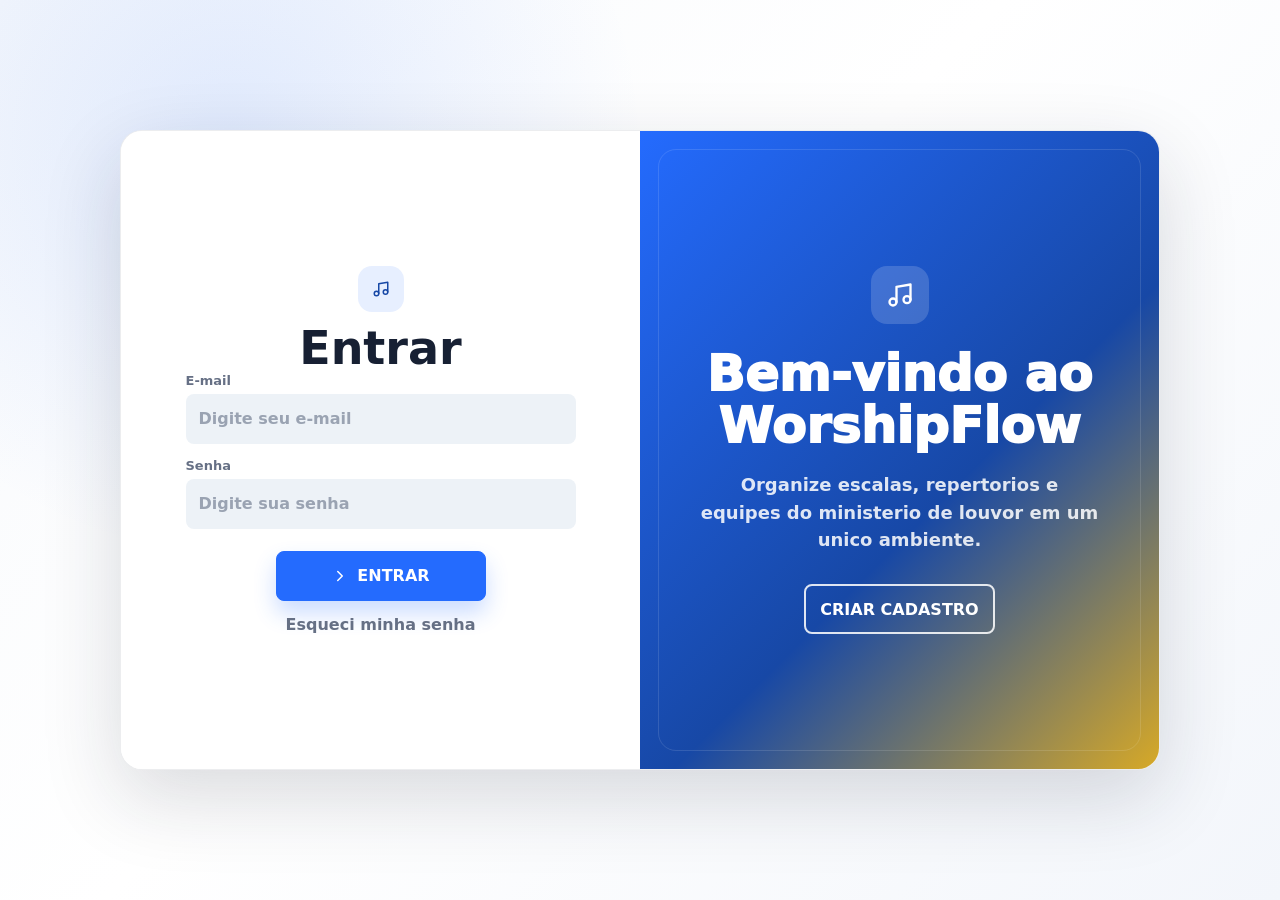
==== backend/src/main/resources/static/index.html @ 2cf5d614 "Initial commit" ====
<!doctype html>
<html lang="pt-BR">
  <head>
    <meta charset="UTF-8" />
    <meta name="viewport" content="width=device-width, initial-scale=1.0, viewport-fit=cover" />
    <meta name="description" content="WorshipFlow, MVP para gestão de ministério de louvor." />
    <meta name="theme-color" content="#10243f" />
    <title>WorshipFlow | Gestão de Louvor</title>
    <link rel="manifest" href="./manifest.webmanifest" />
    <link rel="icon" href="../assets/icon-192.png" />
    <link rel="stylesheet" href="./src/styles/main.css" />
  </head>
  <body>
    <noscript>Este aplicativo precisa de JavaScript para funcionar.</noscript>
    <div id="app"></div>
    <div id="toast-root" class="toast-root" aria-live="polite"></div>
    <script type="module" src="./src/app.js"></script>
  </body>
</html>
---- backend/src/main/resources/static/src/styles/main.css ----
:root {
  color-scheme: light;
  --bg: #f6f8fb;
  --surface: #ffffff;
  --surface-soft: #edf2f7;
  --text: #172033;
  --muted: #667085;
  --line: #d8e0ea;
  --primary: #246bfe;
  --primary-strong: #1748a6;
  --accent: #d7a927;
  --danger: #d92d20;
  --success: #067647;
  --radius: 8px;
  --shadow: 0 18px 42px rgba(27, 43, 73, 0.12);
  --sidebar: 260px;
  font-family: Inter, ui-sans-serif, system-ui, -apple-system, BlinkMacSystemFont, "Segoe UI", sans-serif;
}

[data-theme="dark"] {
  color-scheme: dark;
  --bg: #07111f;
  --surface: #101b2d;
  --surface-soft: #17243a;
  --text: #eef4ff;
  --muted: #a6b2c5;
  --line: #263851;
  --primary: #78a9ff;
  --primary-strong: #9bbfff;
  --accent: #f0c94f;
}

* {
  box-sizing: border-box;
}

body {
  margin: 0;
  min-height: 100vh;
  min-height: 100dvh;
  background: var(--bg);
  color: var(--text);
  -webkit-text-size-adjust: 100%;
}

button,
input,
select,
textarea {
  font: inherit;
}

button {
  border: 0;
  touch-action: manipulation;
}

svg {
  width: 18px;
  height: 18px;
}

.app-shell {
  min-height: 100vh;
  min-height: 100dvh;
  display: grid;
  grid-template-columns: var(--sidebar) minmax(0, 1fr);
}

.sidebar {
  position: sticky;
  top: 0;
  height: 100vh;
  padding: 20px;
  border-right: 1px solid var(--line);
  background: var(--surface);
}

.brand,
.topbar,
.topbar-actions,
.nav-link,
.bottom-link,
.button,
.ghost-user,
.page-heading {
  display: flex;
  align-items: center;
}

.brand {
  gap: 12px;
  margin-bottom: 28px;
}

.brand small,
.topbar-title span,
.page-heading p,
.panel p,
.metric span {
  color: var(--muted);
}

.brand-mark {
  width: 44px;
  height: 44px;
  display: grid;
  place-items: center;
  border-radius: var(--radius);
  color: #ffffff;
  background: linear-gradient(135deg, var(--primary), var(--primary-strong) 58%, var(--accent));
}

.nav-list {
  display: grid;
  gap: 18px;
}

.nav-group {
  display: grid;
  gap: 8px;
}

.nav-group-label {
  padding: 0 12px;
  color: var(--muted);
  font-size: 11px;
  font-weight: 900;
  text-transform: uppercase;
}

.nav-link,
.bottom-link {
  gap: 10px;
  width: 100%;
  min-height: 44px;
  padding: 10px 12px;
  border-radius: var(--radius);
  background: transparent;
  color: var(--muted);
  cursor: pointer;
  text-align: left;
}

.nav-link.is-active,
.bottom-link.is-active {
  background: var(--surface-soft);
  color: var(--primary-strong);
  font-weight: 800;
}

.main {
  min-width: 0;
}

.topbar {
  position: sticky;
  top: 0;
  z-index: 20;
  justify-content: space-between;
  gap: 10px;
  min-height: 72px;
  padding: 12px 24px;
  border-bottom: 1px solid var(--line);
  background: color-mix(in srgb, var(--surface) 88%, transparent);
  backdrop-filter: blur(16px);
}

.topbar-title {
  display: grid;
  min-width: 0;
}

.topbar-title strong {
  font-size: 20px;
}

.topbar-actions {
  gap: 10px;
  flex-shrink: 0;
}

.menu-button {
  display: none;
}

.content {
  width: min(1180px, 100%);
  margin: 0 auto;
  padding: 28px 24px 44px;
}

.page-stack {
  display: grid;
  gap: 18px;
}

.hero {
  min-height: 280px;
  display: grid;
  grid-template-columns: minmax(0, 1fr) 360px;
  gap: 24px;
  align-items: center;
  padding: 28px;
  border-radius: var(--radius);
  background: var(--surface);
  box-shadow: var(--shadow);
  overflow: hidden;
}

.hero p,
.page-heading p,
.panel p,
.clean-list {
  line-height: 1.55;
}

.hero h1,
.page-heading h1 {
  margin: 0;
  font-size: clamp(28px, 5vw, 44px);
  line-height: 1.05;
}

.hero img {
  width: 100%;
  height: 230px;
  object-fit: cover;
  border-radius: var(--radius);
}

.eyebrow {
  color: var(--accent);
  font-size: 12px;
  font-weight: 900;
  letter-spacing: 0.08em;
  text-transform: uppercase;
}

.metric-grid,
.grid {
  display: grid;
  gap: 14px;
}

.metric-grid {
  grid-template-columns: repeat(4, minmax(0, 1fr));
}

.grid.two {
  grid-template-columns: repeat(2, minmax(0, 1fr));
}

.form-layout {
  grid-template-columns: minmax(280px, 380px) minmax(0, 1fr);
  align-items: start;
}

.metric,
.panel,
.login-card {
  border: 1px solid var(--line);
  border-radius: var(--radius);
  background: var(--surface);
  box-shadow: 0 1px 0 rgba(255, 255, 255, 0.04) inset;
}

.metric {
  padding: 18px;
  display: grid;
  gap: 6px;
}

.metric strong {
  font-size: 24px;
}

.panel {
  padding: 20px;
}

.panel h2 {
  margin: 0 0 14px;
}

.page-heading {
  justify-content: space-between;
  gap: 14px;
}

.button,
.ghost-user,
.icon-button {
  justify-content: center;
  gap: 8px;
  min-height: 42px;
  border-radius: var(--radius);
  color: var(--text);
  background: var(--surface-soft);
  border: 1px solid var(--line);
  cursor: pointer;
  font-weight: 750;
}

.button:focus-visible,
.ghost-user:focus-visible,
.icon-button:focus-visible,
.nav-link:focus-visible,
.bottom-link:focus-visible,
input:focus-visible,
select:focus-visible,
textarea:focus-visible {
  outline: 3px solid color-mix(in srgb, var(--primary) 38%, transparent);
  outline-offset: 2px;
}

.button {
  padding: 9px 14px;
  text-align: center;
}

.button.primary {
  color: #ffffff;
  background: var(--primary);
  border-color: var(--primary);
}

.button.danger,
.icon-button.danger {
  color: var(--danger);
}

.favorite-button.is-active,
.favorite-icon {
  color: var(--accent);
}

.favorite-button.is-active svg {
  fill: currentColor;
}

.button.small {
  min-height: 34px;
  padding: 6px 10px;
}

.ghost-user {
  padding: 8px 10px;
  min-width: 0;
  max-width: 220px;
}

.icon-button {
  width: 42px;
  min-width: 42px;
  flex: 0 0 42px;
  padding: 0;
}

.menu-button,
.topbar-actions .icon-button {
  align-items: center;
  justify-content: center;
}

.ghost-user span:last-child {
  min-width: 0;
  overflow: hidden;
  text-overflow: ellipsis;
  white-space: nowrap;
}

.user-avatar {
  width: 26px;
  height: 26px;
  flex: 0 0 26px;
  display: grid;
  place-items: center;
  overflow: hidden;
  border-radius: 50%;
  color: #ffffff;
  background: linear-gradient(135deg, var(--primary), var(--primary-strong) 58%, var(--accent));
  font-size: 11px;
  font-weight: 900;
}

.user-avatar img {
  width: 100%;
  height: 100%;
  object-fit: cover;
}

.form-grid {
  display: grid;
  gap: 14px;
}

.form-grid.one-column {
  grid-template-columns: 1fr;
}

label {
  display: grid;
  gap: 7px;
  color: var(--muted);
  font-weight: 750;
}

fieldset {
  min-width: 0;
  margin: 0;
  padding: 0;
  border: 0;
}

legend {
  margin-bottom: 7px;
  color: var(--muted);
  font-weight: 750;
}

input,
select,
textarea {
  width: 100%;
  min-height: 42px;
  padding: 10px 12px;
  border: 1px solid var(--line);
  border-radius: var(--radius);
  background: var(--surface);
  color: var(--text);
  font-size: 16px;
}

input[type="file"] {
  padding: 8px;
}

input[type="checkbox"] {
  width: 18px;
  min-height: 18px;
}

textarea {
  min-height: 92px;
  resize: vertical;
}

select[multiple] {
  min-height: 120px;
}

.form-actions,
.table-actions {
  display: flex;
  gap: 8px;
  flex-wrap: wrap;
}

.inline-check {
  display: flex;
  grid-template-columns: none;
  align-items: center;
  gap: 10px;
  min-height: 42px;
  color: var(--text);
}

.checkbox-list {
  display: grid;
  gap: 8px;
  max-height: 260px;
  overflow: auto;
  padding: 8px;
  border: 1px solid var(--line);
  border-radius: var(--radius);
  background: color-mix(in srgb, var(--surface) 82%, var(--surface-soft));
  -webkit-overflow-scrolling: touch;
}

.check-option {
  display: grid;
  grid-template-columns: auto minmax(0, 1fr);
  align-items: start;
  gap: 10px;
  padding: 10px;
  border: 1px solid transparent;
  border-radius: var(--radius);
  color: var(--text);
  background: var(--surface-soft);
  cursor: pointer;
}

.check-option:has(input:checked) {
  border-color: var(--primary);
  background: color-mix(in srgb, var(--primary) 12%, var(--surface));
}

.check-option input {
  margin-top: 3px;
}

.check-option span {
  min-width: 0;
  display: grid;
  gap: 2px;
}

.check-option small {
  color: var(--muted);
  font-weight: 650;
}

.responsive-table {
  overflow-x: auto;
  -webkit-overflow-scrolling: touch;
}

.record-grid {
  display: grid;
  grid-template-columns: repeat(auto-fit, minmax(260px, 1fr));
  gap: 12px;
}

.record-card {
  display: grid;
  gap: 14px;
  min-width: 0;
  padding: 14px;
  border: 1px solid var(--line);
  border-radius: var(--radius);
  background: var(--surface-soft);
}

.record-card-header {
  display: flex;
  justify-content: space-between;
  gap: 10px;
  align-items: start;
}

.record-card-header strong {
  min-width: 0;
  overflow-wrap: anywhere;
}

.record-details {
  display: grid;
  grid-template-columns: repeat(2, minmax(0, 1fr));
  gap: 10px;
  margin: 0;
}

.record-details div {
  min-width: 0;
}

.record-details dt {
  color: var(--muted);
  font-size: 11px;
  font-weight: 900;
  text-transform: uppercase;
}

.record-details dd {
  margin: 3px 0 0;
  overflow-wrap: anywhere;
}

table {
  width: 100%;
  min-width: 680px;
  border-collapse: collapse;
}

.table-actions {
  align-items: center;
}

th,
td {
  padding: 12px 10px;
  border-bottom: 1px solid var(--line);
  text-align: left;
}

th {
  color: var(--muted);
  font-size: 12px;
  text-transform: uppercase;
}

.empty,
.loading-state {
  min-height: 180px;
  display: grid;
  place-items: center;
  text-align: center;
  color: var(--muted);
  border: 1px dashed var(--line);
  border-radius: var(--radius);
}

.scale-card {
  display: grid;
  gap: 14px;
  padding: 14px;
  margin-bottom: 12px;
  border: 1px solid var(--line);
  border-radius: var(--radius);
  background: var(--surface-soft);
}

.scale-card-header {
  display: flex;
  justify-content: space-between;
  gap: 12px;
  align-items: start;
}

.scale-card-header p,
.scale-person p,
.scale-note {
  margin: 4px 0 0;
}

.scale-detail-grid {
  display: grid;
  grid-template-columns: minmax(0, 1.2fr) minmax(220px, 0.8fr);
  gap: 12px;
}

.scale-section {
  display: grid;
  gap: 10px;
  min-width: 0;
}

.scale-section h3 {
  margin: 0;
  color: var(--muted);
  font-size: 13px;
  text-transform: uppercase;
}

.scale-person {
  display: grid;
  gap: 8px;
  padding: 12px;
  border: 1px solid var(--line);
  border-radius: var(--radius);
  background: var(--surface);
}

.scale-person small,
.muted-text,
.scale-note {
  color: var(--muted);
}

.scale-song-list {
  display: grid;
  gap: 8px;
  margin: 0;
  padding: 0;
  list-style: none;
}

.scale-song-list li {
  display: flex;
  justify-content: space-between;
  gap: 10px;
  padding: 10px;
  border: 1px solid var(--line);
  border-radius: var(--radius);
  background: var(--surface);
}

.scale-song-list span {
  color: var(--muted);
}

.status {
  width: fit-content;
  padding: 4px 8px;
  border-radius: 999px;
  font-size: 12px;
  font-weight: 900;
}

.status-success,
.status {
  color: var(--success);
  background: color-mix(in srgb, var(--success) 12%, transparent);
}

.status-neutral {
  color: var(--text);
  background: color-mix(in srgb, var(--surface-soft) 78%, var(--surface));
}

.status-warning {
  color: #8a5a00;
  background: rgba(240, 201, 79, 0.18);
}

.status-danger {
  color: var(--danger);
  background: color-mix(in srgb, var(--danger) 12%, transparent);
}

.profile-hero {
  display: grid;
  grid-template-columns: auto minmax(0, 1fr);
  gap: 18px;
  align-items: center;
}

.profile-photo {
  width: 104px;
  aspect-ratio: 1;
  display: grid;
  place-items: center;
  overflow: hidden;
  border: 1px solid var(--line);
  border-radius: 50%;
  color: #ffffff;
  background: linear-gradient(135deg, var(--primary), var(--primary-strong) 58%, var(--accent));
  font-size: 32px;
  font-weight: 900;
}

.profile-photo img {
  width: 100%;
  height: 100%;
  object-fit: cover;
}

.profile-info {
  min-width: 0;
  display: grid;
  gap: 6px;
}

.profile-info h1,
.profile-info p {
  margin: 0;
  overflow-wrap: anywhere;
}

.skill-list,
.favorite-list {
  display: grid;
  gap: 10px;
}

.skill-list {
  grid-template-columns: repeat(auto-fit, minmax(110px, 1fr));
}

.skill-list span {
  min-height: 40px;
  display: inline-flex;
  align-items: center;
  justify-content: center;
  padding: 8px 10px;
  border: 1px solid var(--line);
  border-radius: var(--radius);
  color: var(--text);
  background: var(--surface-soft);
  font-weight: 800;
  text-align: center;
}

.favorite-card {
  display: grid;
  grid-template-columns: auto minmax(0, 1fr);
  gap: 10px;
  align-items: start;
  padding: 12px;
  border: 1px solid var(--line);
  border-radius: var(--radius);
  background: var(--surface-soft);
}

.favorite-card p {
  margin: 3px 0 0;
}

.team-grid {
  display: grid;
  grid-template-columns: repeat(auto-fit, minmax(240px, 1fr));
  gap: 14px;
}

.team-card {
  display: grid;
  grid-template-columns: auto minmax(0, 1fr);
  gap: 14px;
  align-items: center;
  padding: 16px;
  border: 1px solid var(--line);
  border-radius: var(--radius);
  background: var(--surface);
}

.team-photo {
  width: 72px;
  aspect-ratio: 1;
  display: grid;
  place-items: center;
  overflow: hidden;
  border-radius: 50%;
  color: #ffffff;
  background: linear-gradient(135deg, var(--primary), var(--primary-strong) 58%, var(--accent));
  font-size: 22px;
  font-weight: 900;
}

.team-photo img {
  width: 100%;
  height: 100%;
  object-fit: cover;
}

.team-info {
  min-width: 0;
  display: grid;
  gap: 5px;
}

.team-info strong {
  overflow-wrap: anywhere;
}

.team-info span,
.team-info p {
  color: var(--muted);
}

.team-info p {
  margin: 0;
}

.team-skills {
  display: flex;
  flex-wrap: wrap;
  gap: 6px;
}

.team-skills small {
  padding: 4px 7px;
  border-radius: 999px;
  color: var(--primary-strong);
  background: color-mix(in srgb, var(--primary) 12%, transparent);
  font-weight: 800;
}

.empty.compact {
  min-height: 96px;
  padding: 14px;
}

.clean-list {
  padding-left: 18px;
  color: var(--muted);
}

.login-page {
  min-height: 100vh;
  min-height: 100dvh;
  display: flex;
  align-items: center;
  justify-content: center;
  padding: clamp(16px, 4vw, 34px);
  background:
    radial-gradient(circle at 18% 16%, rgba(36, 107, 254, 0.12), transparent 32%),
    linear-gradient(135deg, #f7f9fc 0%, #ffffff 46%, #f3f6fb 100%);
}

.auth-card {
  width: min(1040px, 100%);
  min-height: min(640px, calc(100dvh - 44px));
  display: grid;
  grid-template-columns: minmax(0, 1fr) minmax(0, 1fr);
  overflow: hidden;
  border: 1px solid rgba(23, 32, 51, 0.08);
  border-radius: 22px;
  background: #ffffff;
  box-shadow: 0 28px 80px rgba(23, 32, 51, 0.16);
  animation: auth-card-enter 320ms ease both;
  view-transition-name: auth-card;
}

.auth-form-panel,
.auth-hero-panel {
  min-width: 0;
  display: flex;
  flex-direction: column;
  justify-content: center;
  padding: clamp(28px, 5vw, 58px);
}

.auth-form-panel {
  align-items: center;
  background: #ffffff;
}

.auth-form-panel-narrow {
  padding-inline: clamp(28px, 7vw, 76px);
}

.auth-title {
  width: min(390px, 100%);
  display: grid;
  justify-items: center;
  gap: 12px;
  text-align: center;
}

.auth-logo,
.auth-brand-mark {
  display: grid;
  place-items: center;
}

.auth-logo {
  width: 46px;
  height: 46px;
  border-radius: 14px;
  color: var(--primary-strong);
  background: color-mix(in srgb, var(--primary) 11%, var(--surface));
}

.auth-title h1,
.auth-hero-panel h2 {
  margin: 0;
  letter-spacing: 0;
  line-height: 1.05;
}

.auth-title h1 {
  color: var(--text);
  font-size: clamp(34px, 4vw, 46px);
  font-weight: 900;
}

.auth-subtitle {
  width: min(390px, 100%);
  margin: 14px 0 18px;
  color: var(--muted);
  text-align: center;
  line-height: 1.45;
  font-weight: 700;
}

.auth-form {
  width: min(390px, 100%);
  display: grid;
  gap: 14px;
}

.auth-form-register {
  gap: 10px;
}

.auth-form label {
  gap: 6px;
}

.auth-form label span {
  font-size: 13px;
}

.auth-form input,
.auth-form textarea {
  min-height: 50px;
  border: 1px solid transparent;
  border-radius: 8px;
  color: var(--text);
  background: var(--surface-soft);
  transition: border-color 160ms ease, background 160ms ease, box-shadow 160ms ease;
}

.auth-form input:focus,
.auth-form textarea:focus {
  border-color: color-mix(in srgb, var(--primary) 45%, var(--line));
  background: var(--surface);
  box-shadow: 0 10px 24px rgba(36, 107, 254, 0.1);
}

.auth-form textarea {
  min-height: 78px;
}

.auth-form input::placeholder,
.auth-form textarea::placeholder {
  color: #9aa3b2;
  opacity: 1;
}

.auth-submit {
  width: min(210px, 100%);
  min-height: 50px;
  justify-self: center;
  margin-top: 8px;
  border-radius: 8px;
  background: var(--primary);
  border-color: var(--primary);
  box-shadow: 0 12px 22px rgba(36, 107, 254, 0.24);
  text-transform: uppercase;
}

.auth-submit:hover {
  background: var(--primary-strong);
  border-color: var(--primary-strong);
}

.auth-hero-panel {
  position: relative;
  align-items: center;
  color: #ffffff;
  text-align: center;
  background:
    linear-gradient(135deg, var(--primary), var(--primary-strong) 58%, var(--accent));
}

.auth-hero-panel::before {
  content: "";
  position: absolute;
  inset: 18px;
  border: 1px solid rgba(255, 255, 255, 0.12);
  border-radius: 18px;
  pointer-events: none;
}

.auth-brand-mark {
  width: 58px;
  height: 58px;
  margin-bottom: 24px;
  border-radius: 16px;
  background: rgba(255, 255, 255, 0.16);
}

.auth-brand-mark svg {
  width: 28px;
  height: 28px;
}

.auth-hero-panel h2 {
  max-width: 430px;
  font-size: clamp(34px, 5vw, 50px);
  font-weight: 950;
}

.auth-hero-panel p {
  max-width: 420px;
  margin: 18px 0 30px;
  color: rgba(255, 255, 255, 0.86);
  font-size: 18px;
  line-height: 1.55;
  font-weight: 700;
}

.outline-light {
  min-width: 190px;
  min-height: 50px;
  color: #ffffff;
  border: 2px solid rgba(255, 255, 255, 0.86);
  background: transparent;
  text-transform: uppercase;
}

.outline-light:hover {
  color: var(--primary-strong);
  background: #ffffff;
  border-color: #ffffff;
}

.auth-links {
  display: flex;
  justify-content: space-between;
  gap: 10px;
  margin-top: 16px;
  flex-wrap: wrap;
}

.auth-links button {
  padding: 0;
  color: var(--primary-strong);
  background: transparent;
  cursor: pointer;
  font-weight: 750;
}

.auth-links.compact {
  width: min(390px, 100%);
  justify-content: center;
  margin-top: 14px;
}

.auth-links.compact button {
  color: var(--muted);
}

.toast-root {
  position: fixed;
  right: 18px;
  bottom: 18px;
  z-index: 80;
  display: grid;
  gap: 10px;
}

.toast {
  max-width: min(420px, calc(100vw - 32px));
  padding: 13px 15px;
  border-radius: var(--radius);
  color: #ffffff;
  background: var(--success);
  box-shadow: var(--shadow);
}

.toast-error {
  background: var(--danger);
}

.confirm-dialog-backdrop {
  position: fixed;
  inset: 0;
  z-index: 1000;
  display: flex;
  align-items: center;
  justify-content: center;
  padding: 18px;
  background: rgba(7, 17, 31, 0.56);
}

.confirm-dialog {
  width: min(420px, 100%);
  margin: auto;
  display: grid;
  grid-template-columns: auto minmax(0, 1fr);
  gap: 14px;
  padding: 20px;
  border: 1px solid var(--line);
  border-radius: var(--radius);
  background: var(--surface);
  box-shadow: var(--shadow);
}

.confirm-dialog-icon {
  width: 38px;
  height: 38px;
  display: grid;
  place-items: center;
  border-radius: 50%;
  color: var(--danger);
  background: color-mix(in srgb, var(--danger) 12%, transparent);
  font-weight: 900;
}

.confirm-dialog-copy {
  min-width: 0;
}

.confirm-dialog h2,
.confirm-dialog p {
  margin: 0;
}

.confirm-dialog h2 {
  font-size: 20px;
}

.confirm-dialog p {
  margin-top: 6px;
  color: var(--muted);
  line-height: 1.5;
}

.confirm-dialog-actions {
  grid-column: 1 / -1;
  display: flex;
  justify-content: flex-end;
  gap: 8px;
  flex-wrap: wrap;
}

.button.danger-action {
  background: var(--danger);
  border-color: var(--danger);
}

.loader {
  width: 38px;
  height: 38px;
  border: 4px solid var(--line);
  border-top-color: var(--primary);
  border-radius: 999px;
  animation: spin 0.8s linear infinite;
}

.bottom-nav,
.drawer-backdrop {
  display: none;
}

@keyframes spin {
  to {
    transform: rotate(360deg);
  }
}

@keyframes auth-card-enter {
  from {
    opacity: 0;
    transform: translateY(14px) scale(0.985);
  }

  to {
    opacity: 1;
    transform: translateY(0) scale(1);
  }
}

::view-transition-old(auth-card),
::view-transition-new(auth-card) {
  animation-duration: 260ms;
  animation-timing-function: ease;
}

@media (max-width: 920px) {
  .app-shell {
    display: block;
  }

  .sidebar {
    position: fixed;
    inset: 0 auto 0 0;
    z-index: 40;
    width: min(300px, calc(100vw - 54px));
    transform: translateX(-105%);
    transition: transform 180ms ease;
    box-shadow: var(--shadow);
  }

  .drawer-open .sidebar {
    transform: translateX(0);
  }

  .drawer-open .drawer-backdrop {
    display: block;
    position: fixed;
    inset: 0;
    z-index: 30;
    background: rgba(0, 0, 0, 0.44);
  }

  .menu-button {
    display: inline-flex;
  }

  .content {
    padding: 18px 14px calc(96px + env(safe-area-inset-bottom));
  }

  .hero,
  .grid.two,
  .form-layout {
    grid-template-columns: 1fr;
  }

  .hero {
    min-height: auto;
    padding: 20px;
    gap: 16px;
  }

  .hero img {
    height: 180px;
  }

  .metric-grid {
    grid-template-columns: repeat(2, minmax(0, 1fr));
  }

  .topbar {
    min-height: 64px;
    padding: 10px 14px;
  }

  .topbar-title strong {
    font-size: 18px;
  }

  .ghost-user {
    max-width: 132px;
    overflow: hidden;
    white-space: nowrap;
  }

  .page-heading {
    align-items: stretch;
    flex-direction: column;
  }

  .page-heading .button {
    width: 100%;
  }

  .bottom-nav {
    position: fixed;
    left: 0;
    right: 0;
    bottom: 0;
    z-index: 35;
    display: grid;
    grid-template-columns: repeat(auto-fit, minmax(0, 1fr));
    gap: 4px;
    padding: 8px 8px calc(8px + env(safe-area-inset-bottom));
    border-top: 1px solid var(--line);
    background: var(--surface);
  }

  .bottom-link {
    min-height: 58px;
    flex-direction: column;
    gap: 3px;
    padding: 6px;
    font-size: 11px;
  }

  .toast-root {
    left: 14px;
    right: 14px;
    bottom: 88px;
  }

  .confirm-dialog {
    align-self: center;
  }

  .profile-hero {
    grid-template-columns: 1fr;
    justify-items: start;
  }

  .profile-photo {
    width: 88px;
  }

  .scale-detail-grid {
    grid-template-columns: 1fr;
  }

  .login-page {
    align-items: stretch;
    padding: 0;
  }

  .auth-card {
    min-height: 100dvh;
    grid-template-columns: 1fr;
    border: 0;
    border-radius: 0;
  }

  .auth-accent-right .auth-hero-panel {
    order: -1;
  }

  .auth-form-panel,
  .auth-hero-panel {
    padding: 28px 22px;
  }

  .auth-hero-panel {
    min-height: 260px;
  }

  .auth-hero-panel::before {
    inset: 12px;
  }

  .auth-brand-mark {
    width: 50px;
    height: 50px;
    margin-bottom: 14px;
  }

  .auth-hero-panel h2 {
    font-size: 32px;
  }

  .auth-hero-panel p {
    margin: 12px 0 20px;
    font-size: 16px;
  }
}

@media (max-width: 520px) {
  .metric-grid {
    grid-template-columns: 1fr;
  }

  .topbar-title span {
    display: none;
  }

  .topbar-actions {
    gap: 8px;
  }

  .hero h1,
  .page-heading h1 {
    font-size: 30px;
  }

  .hero {
    padding: 18px;
  }

  .hero img {
    height: 132px;
  }

  .metric {
    padding: 14px;
  }

  .panel,
  .login-card {
    padding: 16px;
  }

  .auth-form-panel {
    padding: 24px 18px 30px;
  }

  .auth-title {
    gap: 10px;
  }

  .auth-title h1 {
    font-size: 31px;
  }

  .auth-logo {
    width: 42px;
    height: 42px;
  }

  .auth-form input,
  .auth-form textarea,
  .auth-submit,
  .outline-light {
    min-height: 46px;
  }

  .auth-submit,
  .outline-light {
    width: 100%;
  }

  .form-actions {
    display: grid;
    grid-template-columns: 1fr;
  }

  .form-actions .button {
    width: 100%;
    min-height: 46px;
  }

  .confirm-dialog {
    grid-template-columns: 1fr;
  }

  .confirm-dialog-actions {
    display: grid;
  }

  .confirm-dialog-actions .button {
    width: 100%;
    min-height: 46px;
  }

  .responsive-table {
    overflow: visible;
  }

  table,
  thead,
  tbody,
  tr,
  th,
  td {
    display: block;
  }

  table {
    min-width: 0;
  }

  thead {
    display: none;
  }

  tbody {
    display: grid;
    gap: 12px;
  }

  tr {
    padding: 12px;
    border: 1px solid var(--line);
    border-radius: var(--radius);
    background: var(--surface-soft);
  }

  td {
    display: grid;
    grid-template-columns: minmax(92px, 36%) minmax(0, 1fr);
    gap: 10px;
    align-items: center;
    padding: 9px 0;
    border-bottom: 1px solid var(--line);
    overflow-wrap: anywhere;
  }

  td::before {
    content: attr(data-label);
    color: var(--muted);
    font-size: 12px;
    font-weight: 850;
    text-transform: uppercase;
  }

  td:last-child {
    border-bottom: 0;
  }

  td.table-actions {
    display: flex;
    justify-content: flex-end;
    gap: 10px;
  }

  td.table-actions::before {
    margin-right: auto;
    align-self: center;
  }

  .auth-links {
    display: grid;
    justify-content: stretch;
  }

  .auth-links button {
    min-height: 42px;
    text-align: left;
  }

  .skill-list {
    grid-template-columns: 1fr;
  }

  .team-card {
    grid-template-columns: 1fr;
    justify-items: start;
  }

  .record-grid {
    grid-template-columns: 1fr;
  }

  .record-details {
    grid-template-columns: 1fr;
  }
}

@media (max-width: 380px) {
  .content {
    padding-left: 10px;
    padding-right: 10px;
  }

  .topbar {
    padding-left: 10px;
    padding-right: 10px;
  }

  .ghost-user {
    width: 42px;
    max-width: 42px;
    padding: 0;
    flex: 0 0 42px;
  }

  .ghost-user span:last-child {
    display: none;
  }

  .ghost-user .user-avatar {
    width: 30px;
    height: 30px;
  }

  .bottom-link span {
    font-size: 10px;
  }
}

@media (prefers-reduced-motion: reduce) {
  *,
  *::before,
  *::after {
    scroll-behavior: auto !important;
    animation-duration: 0.01ms !important;
    animation-iteration-count: 1 !important;
    transition-duration: 0.01ms !important;
  }
}
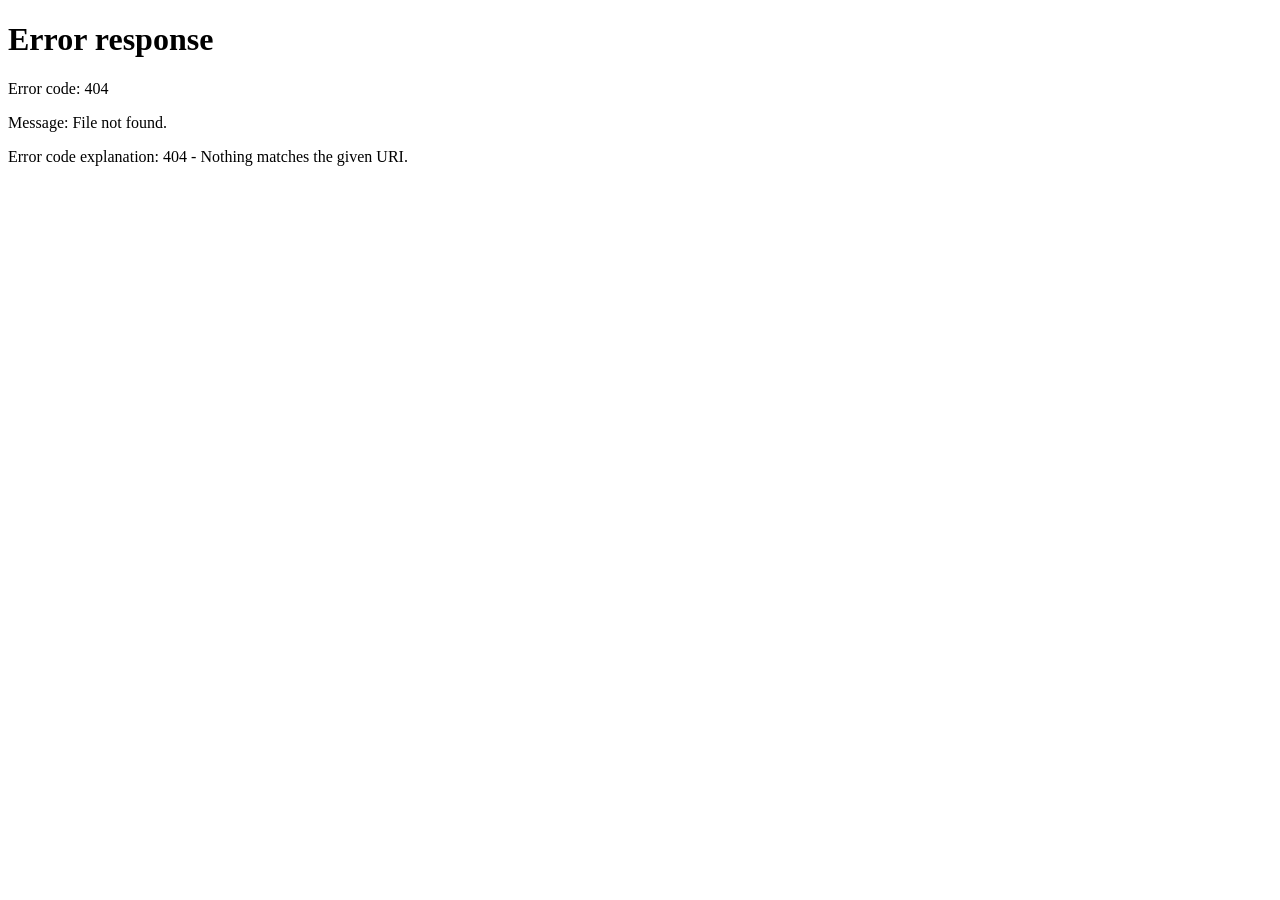
==== commit cfb96835: "Erros de portugues corrigidos e algumas melhorias" ====
--- a/backend/src/main/resources/static/index.html
+++ b/backend/src/main/resources/static/index.html
@@ -6,14 +6,31 @@
     <meta name="description" content="WorshipFlow, MVP para gestão de ministério de louvor." />
     <meta name="theme-color" content="#10243f" />
     <title>WorshipFlow | Gestão de Louvor</title>
-    <link rel="manifest" href="./manifest.webmanifest" />
-    <link rel="icon" href="../assets/icon-192.png" />
-    <link rel="stylesheet" href="./src/styles/main.css" />
+    <link rel="manifest" href="/manifest.webmanifest" />
+    <link rel="icon" href="/assets/icon-192.png" />
+    <script>
+      const auth = localStorage.getItem("worshipflow:auth");
+      const hash = location.hash.replace("#/", "").split("?")[0];
+      const query = location.hash.split("?")[1] || "";
+
+      if (hash === "redefinir-senha") {
+        location.replace(`/pages/redefinir-senha.html?${query}`);
+      } else if (hash === "register") {
+        location.replace("/pages/cadastro.html");
+      } else if (hash === "forgot") {
+        location.replace("/pages/esqueci-senha.html");
+      } else if (hash === "termos") {
+        location.replace("/pages/termos.html");
+      } else if (hash === "privacidade") {
+        location.replace("/pages/privacidade.html");
+      } else if (auth) {
+        location.replace("/pages/dashboard.html");
+      } else {
+        location.replace("/pages/login.html");
+      }
+    </script>
   </head>
   <body>
     <noscript>Este aplicativo precisa de JavaScript para funcionar.</noscript>
-    <div id="app"></div>
-    <div id="toast-root" class="toast-root" aria-live="polite"></div>
-    <script type="module" src="./src/app.js"></script>
   </body>
 </html>
